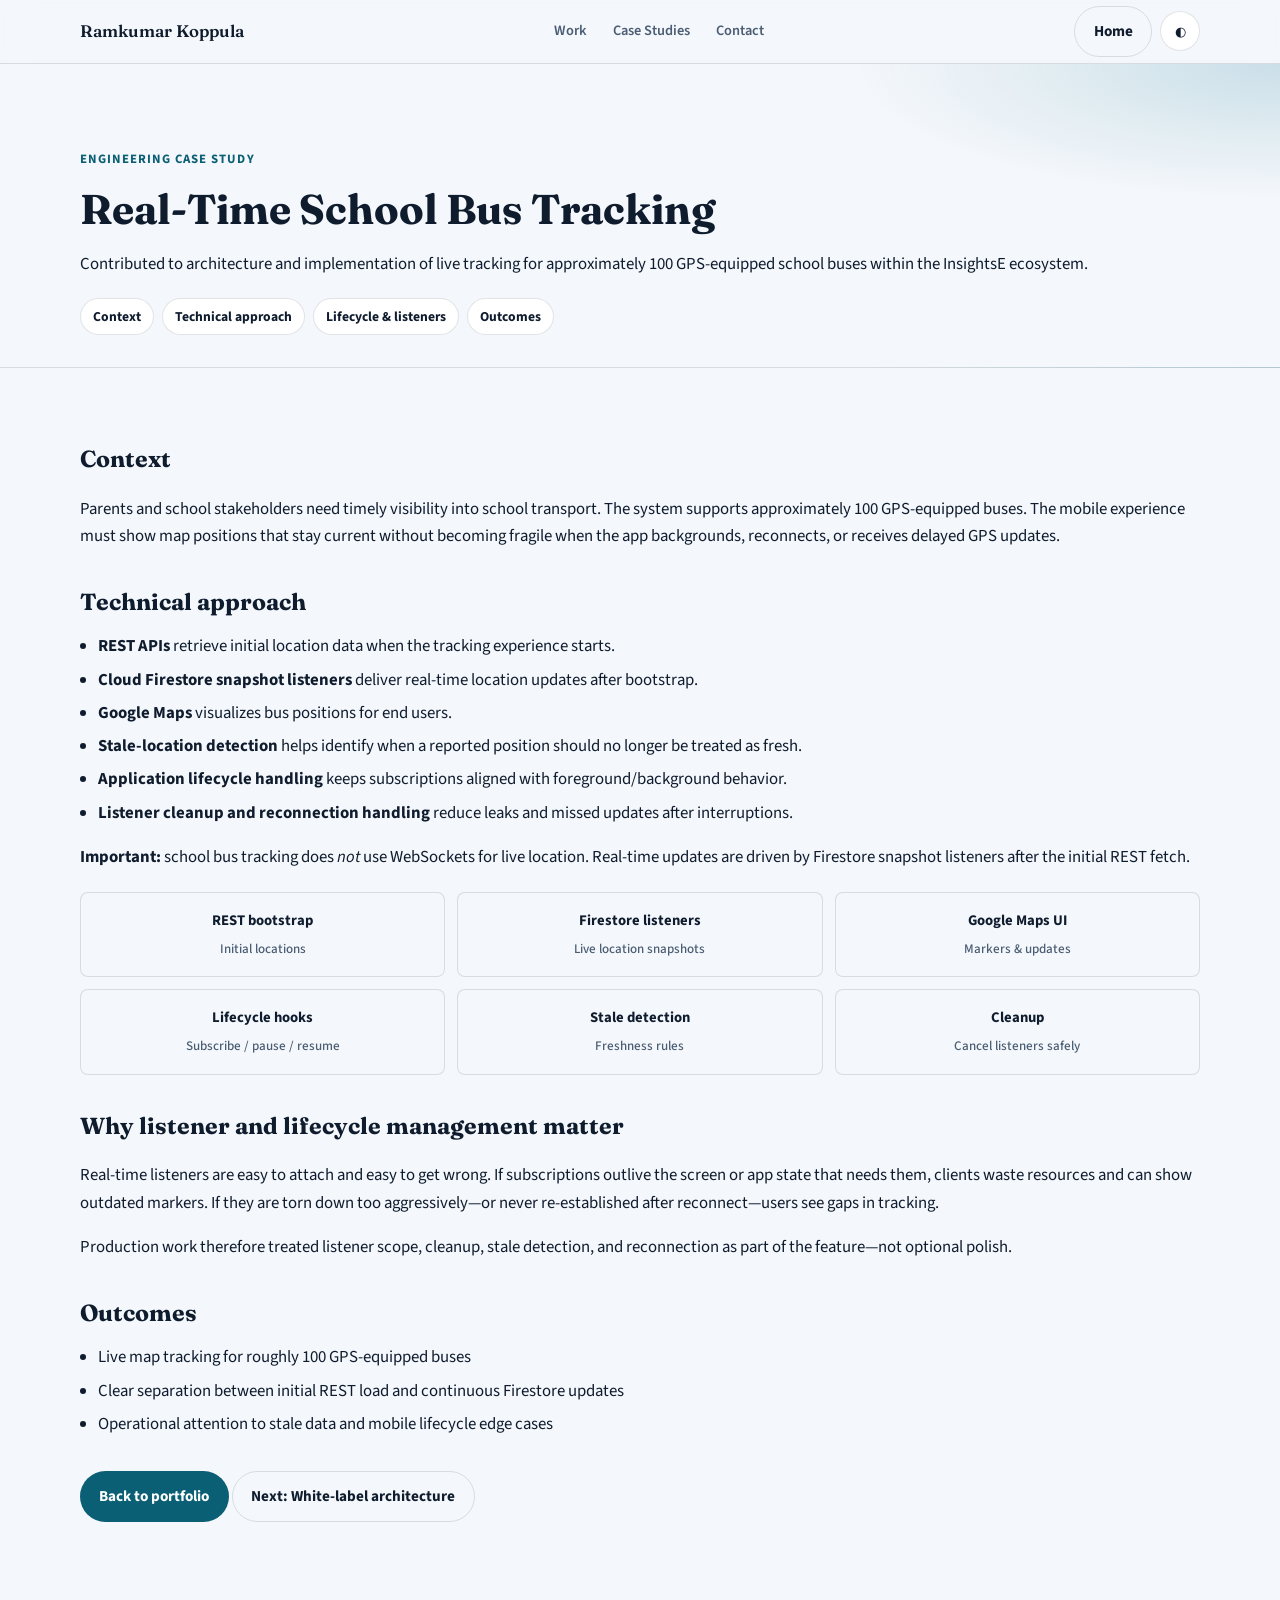
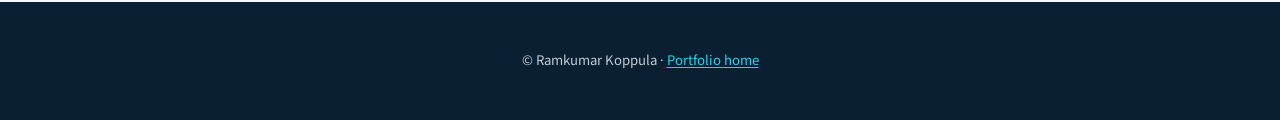
==== case-studies/bus-tracking.html @ 24c6bf93 "redesigned" ====
<!DOCTYPE html>
<html lang="en">
<head>
  <meta charset="utf-8" />
  <meta name="viewport" content="width=device-width, initial-scale=1" />
  <title>Real-Time School Bus Tracking — Case Study | Ramkumar Koppula</title>
  <meta name="description" content="Architecture and implementation of real-time school bus tracking for ~100 GPS-equipped buses using REST, Cloud Firestore listeners, and Google Maps." />
  <link rel="canonical" href="https://rameolic.github.io/portfolio/case-studies/bus-tracking.html" />
  <meta property="og:title" content="Real-Time School Bus Tracking — Case Study" />
  <meta property="og:description" content="REST bootstrap, Firestore snapshot listeners, Google Maps, and lifecycle-aware listener management." />
  <meta property="og:url" content="https://rameolic.github.io/portfolio/case-studies/bus-tracking.html" />
  <link rel="icon" type="image/png" sizes="32x32" href="../assets/img/favicon-32.png" />
  <link rel="preconnect" href="https://fonts.googleapis.com" />
  <link rel="preconnect" href="https://fonts.gstatic.com" crossorigin />
  <link href="https://fonts.googleapis.com/css2?family=Fraunces:opsz,wght@9..144,500;9..144,600;9..144,700&family=IBM+Plex+Mono:wght@500&family=Source+Sans+3:wght@400;600;700&display=swap" rel="stylesheet" />
  <link rel="stylesheet" href="../assets/css/portfolio.css" />
</head>
<body>
  <a class="skip-link" href="#main">Skip to content</a>
  <header class="site-nav">
    <div class="nav-inner">
      <a class="brand" href="../index.html">Ramkumar Koppula</a>
      <nav aria-label="Primary">
        <ul class="nav-links">
          <li><a href="../index.html#projects">Work</a></li>
          <li><a href="../index.html#case-studies">Case Studies</a></li>
          <li><a href="../index.html#contact">Contact</a></li>
        </ul>
      </nav>
      <div class="nav-actions">
        <a class="btn btn-secondary" href="../index.html">Home</a>
        <button type="button" class="icon-btn" data-theme-toggle aria-label="Switch theme">◐</button>
      </div>
    </div>
  </header>

  <main id="main">
    <header class="cs-hero">
      <div class="container">
        <p class="section-kicker">Engineering Case Study</p>
        <h1>Real-Time School Bus Tracking</h1>
        <p>Contributed to architecture and implementation of live tracking for approximately 100 GPS-equipped school buses within the InsightsE ecosystem.</p>
        <nav class="cs-toc" aria-label="On this page">
          <a href="#context">Context</a>
          <a href="#approach">Technical approach</a>
          <a href="#lifecycle">Lifecycle &amp; listeners</a>
          <a href="#outcomes">Outcomes</a>
        </nav>
      </div>
    </header>

    <article class="cs-content">
      <div class="container">
        <h2 id="context">Context</h2>
        <p>
          Parents and school stakeholders need timely visibility into school transport. The system supports approximately 100 GPS-equipped buses. The mobile experience must show map positions that stay current without becoming fragile when the app backgrounds, reconnects, or receives delayed GPS updates.
        </p>

        <h2 id="approach">Technical approach</h2>
        <ul class="checklist">
          <li><strong>REST APIs</strong> retrieve initial location data when the tracking experience starts.</li>
          <li><strong>Cloud Firestore snapshot listeners</strong> deliver real-time location updates after bootstrap.</li>
          <li><strong>Google Maps</strong> visualizes bus positions for end users.</li>
          <li><strong>Stale-location detection</strong> helps identify when a reported position should no longer be treated as fresh.</li>
          <li><strong>Application lifecycle handling</strong> keeps subscriptions aligned with foreground/background behavior.</li>
          <li><strong>Listener cleanup and reconnection handling</strong> reduce leaks and missed updates after interruptions.</li>
        </ul>
        <p>
          <strong>Important:</strong> school bus tracking does <em>not</em> use WebSockets for live location. Real-time updates are driven by Firestore snapshot listeners after the initial REST fetch.
        </p>

        <div class="arch-diagram" role="img" aria-label="Bus tracking data flow">
          <div class="arch-row">
            <div class="arch-node">REST bootstrap<span>Initial locations</span></div>
            <div class="arch-node">Firestore listeners<span>Live location snapshots</span></div>
            <div class="arch-node">Google Maps UI<span>Markers &amp; updates</span></div>
          </div>
          <div class="arch-row">
            <div class="arch-node">Lifecycle hooks<span>Subscribe / pause / resume</span></div>
            <div class="arch-node">Stale detection<span>Freshness rules</span></div>
            <div class="arch-node">Cleanup<span>Cancel listeners safely</span></div>
          </div>
        </div>

        <h2 id="lifecycle">Why listener and lifecycle management matter</h2>
        <p>
          Real-time listeners are easy to attach and easy to get wrong. If subscriptions outlive the screen or app state that needs them, clients waste resources and can show outdated markers. If they are torn down too aggressively—or never re-established after reconnect—users see gaps in tracking.
        </p>
        <p>
          Production work therefore treated listener scope, cleanup, stale detection, and reconnection as part of the feature—not optional polish.
        </p>

        <h2 id="outcomes">Outcomes</h2>
        <ul class="checklist">
          <li>Live map tracking for roughly 100 GPS-equipped buses</li>
          <li>Clear separation between initial REST load and continuous Firestore updates</li>
          <li>Operational attention to stale data and mobile lifecycle edge cases</li>
        </ul>

        <p style="margin-top:2rem">
          <a class="btn btn-primary" href="../index.html#projects">Back to portfolio</a>
          <a class="btn btn-secondary" href="./white-label.html">Next: White-label architecture</a>
        </p>
      </div>
    </article>
  </main>

  <footer class="site-footer">
    <div class="container">
      <p>© Ramkumar Koppula · <a href="../index.html">Portfolio home</a></p>
    </div>
  </footer>
  <script src="../assets/js/content.js"></script>
  <script src="../assets/js/portfolio.js"></script>
</body>
</html>
---- assets/css/portfolio.css ----
/* Ramkumar Koppula — Portfolio design system */
:root {
  --bg: #f4f7fb;
  --bg-elevated: #ffffff;
  --bg-muted: #e8eef6;
  --text: #0f1c2e;
  --text-muted: #4a5d73;
  --border: rgba(15, 28, 46, 0.12);
  --accent: #0e7490;
  --accent-strong: #0a5f75;
  --accent-soft: rgba(14, 116, 144, 0.12);
  --navy: #0b1f33;
  --navy-2: #14324d;
  --cyan: #22d3ee;
  --success: #0f766e;
  --warning: #b45309;
  --radius: 14px;
  --radius-sm: 8px;
  --shadow: 0 12px 40px rgba(11, 31, 51, 0.08);
  --font-display: "Fraunces", "Iowan Old Style", Georgia, serif;
  --font-body: "Source Sans 3", "Source Sans Pro", "Segoe UI", sans-serif;
  --font-mono: "IBM Plex Mono", ui-monospace, monospace;
  --max: 1120px;
  --nav-h: 64px;
  --ease: cubic-bezier(0.22, 1, 0.36, 1);
}

[data-theme="dark"] {
  --bg: #07111c;
  --bg-elevated: #0d1a29;
  --bg-muted: #122437;
  --text: #e8eef6;
  --text-muted: #9bb0c5;
  --border: rgba(232, 238, 246, 0.12);
  --accent: #22d3ee;
  --accent-strong: #67e8f9;
  --accent-soft: rgba(34, 211, 238, 0.14);
  --shadow: 0 16px 48px rgba(0, 0, 0, 0.35);
}

*,
*::before,
*::after {
  box-sizing: border-box;
}

html {
  scroll-behavior: smooth;
  scroll-padding-top: calc(var(--nav-h) + 12px);
}

@media (prefers-reduced-motion: reduce) {
  html {
    scroll-behavior: auto;
  }
  *,
  *::before,
  *::after {
    animation-duration: 0.01ms !important;
    animation-iteration-count: 1 !important;
    transition-duration: 0.01ms !important;
  }
}

body {
  margin: 0;
  font-family: var(--font-body);
  font-size: 1.05rem;
  line-height: 1.65;
  color: var(--text);
  background: var(--bg);
  -webkit-font-smoothing: antialiased;
}

img {
  max-width: 100%;
  height: auto;
  display: block;
}

a {
  color: var(--accent-strong);
  text-underline-offset: 0.15em;
}

a:hover {
  color: var(--accent);
}

:focus-visible {
  outline: 2px solid var(--accent);
  outline-offset: 3px;
}

.skip-link {
  position: absolute;
  left: 1rem;
  top: -100px;
  z-index: 1000;
  background: var(--navy);
  color: #fff;
  padding: 0.75rem 1rem;
  border-radius: var(--radius-sm);
}

.skip-link:focus {
  top: 1rem;
}

.container {
  width: min(100% - 2rem, var(--max));
  margin-inline: auto;
}

.section {
  padding: clamp(3.5rem, 7vw, 5.5rem) 0;
}

.section-alt {
  background: var(--bg-elevated);
  border-block: 1px solid var(--border);
}

.section-head {
  margin-bottom: 2rem;
  max-width: 42rem;
}

.section-kicker {
  display: inline-block;
  font-size: 0.8rem;
  font-weight: 700;
  letter-spacing: 0.08em;
  text-transform: uppercase;
  color: var(--accent-strong);
  margin-bottom: 0.5rem;
}

.section-head h2 {
  font-family: var(--font-display);
  font-size: clamp(1.75rem, 3vw, 2.4rem);
  line-height: 1.2;
  margin: 0 0 0.75rem;
  font-weight: 600;
  letter-spacing: -0.02em;
}

.section-head p {
  margin: 0;
  color: var(--text-muted);
}

/* Nav */
.site-nav {
  position: sticky;
  top: 0;
  z-index: 100;
  height: var(--nav-h);
  display: flex;
  align-items: center;
  backdrop-filter: blur(14px);
  background: color-mix(in srgb, var(--bg) 82%, transparent);
  border-bottom: 1px solid var(--border);
}

.site-nav .nav-inner {
  width: min(100% - 1.5rem, var(--max));
  margin-inline: auto;
  display: flex;
  align-items: center;
  justify-content: space-between;
  gap: 1rem;
}

.brand {
  font-family: var(--font-display);
  font-weight: 600;
  color: var(--text);
  text-decoration: none;
  font-size: 1.05rem;
  white-space: nowrap;
}

.nav-links {
  display: none;
  gap: 0.35rem;
  align-items: center;
  list-style: none;
  margin: 0;
  padding: 0;
}

.nav-links a {
  text-decoration: none;
  color: var(--text-muted);
  font-size: 0.9rem;
  font-weight: 600;
  padding: 0.4rem 0.65rem;
  border-radius: 999px;
}

.nav-links a:hover,
.nav-links a.active {
  color: var(--text);
  background: var(--accent-soft);
}

.nav-actions {
  display: flex;
  align-items: center;
  gap: 0.5rem;
}

.icon-btn,
.menu-toggle {
  border: 1px solid var(--border);
  background: var(--bg-elevated);
  color: var(--text);
  border-radius: 999px;
  width: 40px;
  height: 40px;
  display: inline-grid;
  place-items: center;
  cursor: pointer;
}

.menu-toggle {
  display: inline-grid;
}

@media (min-width: 960px) {
  .nav-links {
    display: flex;
  }
  .menu-toggle {
    display: none;
  }
}

.nav-drawer {
  display: none;
  position: fixed;
  inset: var(--nav-h) 0 auto 0;
  background: var(--bg-elevated);
  border-bottom: 1px solid var(--border);
  padding: 1rem;
  z-index: 99;
}

.nav-drawer.open {
  display: block;
}

.nav-drawer a {
  display: block;
  padding: 0.75rem 1rem;
  text-decoration: none;
  color: var(--text);
  font-weight: 600;
  border-radius: var(--radius-sm);
}

.nav-drawer a:hover {
  background: var(--accent-soft);
}

/* Buttons */
.btn {
  display: inline-flex;
  align-items: center;
  justify-content: center;
  gap: 0.4rem;
  padding: 0.75rem 1.15rem;
  border-radius: 999px;
  font-weight: 700;
  font-size: 0.95rem;
  text-decoration: none;
  border: 1px solid transparent;
  cursor: pointer;
  transition: transform 0.2s var(--ease), background 0.2s var(--ease);
}

.btn:hover {
  transform: translateY(-1px);
}

.btn-primary {
  background: var(--accent);
  color: #041016;
}

[data-theme="light"] .btn-primary,
:root:not([data-theme="dark"]) .btn-primary {
  color: #fff;
  background: var(--accent-strong);
}

.btn-secondary {
  background: transparent;
  color: var(--text);
  border-color: var(--border);
}

.btn-ghost {
  background: rgba(255, 255, 255, 0.08);
  color: #fff;
  border-color: rgba(255, 255, 255, 0.28);
}

.btn-group {
  display: flex;
  flex-wrap: wrap;
  gap: 0.75rem;
}

/* Hero */
.hero {
  position: relative;
  min-height: calc(100vh - var(--nav-h));
  display: grid;
  align-items: center;
  overflow: hidden;
  color: #eef6fb;
  background:
    radial-gradient(ellipse 80% 60% at 15% 20%, rgba(34, 211, 238, 0.22), transparent 55%),
    radial-gradient(ellipse 70% 50% at 85% 10%, rgba(14, 116, 144, 0.35), transparent 50%),
    linear-gradient(145deg, var(--navy) 0%, var(--navy-2) 48%, #0a4a5c 100%);
}

.hero::after {
  content: "";
  position: absolute;
  inset: 0;
  background-image: linear-gradient(rgba(255, 255, 255, 0.03) 1px, transparent 1px),
    linear-gradient(90deg, rgba(255, 255, 255, 0.03) 1px, transparent 1px);
  background-size: 48px 48px;
  mask-image: linear-gradient(to bottom, rgba(0, 0, 0, 0.55), transparent 85%);
  pointer-events: none;
}

.hero-inner {
  position: relative;
  z-index: 1;
  padding: clamp(3rem, 8vw, 6rem) 0;
  width: min(100% - 2rem, var(--max));
  margin-inline: auto;
}

.hero-name {
  font-family: var(--font-display);
  font-size: clamp(2.6rem, 7vw, 4.6rem);
  line-height: 1.05;
  margin: 0 0 0.5rem;
  letter-spacing: -0.03em;
  font-weight: 600;
}

.hero-role {
  margin: 0 0 1.25rem;
  font-size: clamp(1.05rem, 2vw, 1.25rem);
  color: var(--cyan);
  font-weight: 600;
}

.hero-headline {
  font-family: var(--font-display);
  font-size: clamp(1.35rem, 2.8vw, 1.85rem);
  line-height: 1.3;
  max-width: 22ch;
  margin: 0 0 1rem;
  font-weight: 500;
}

.hero-copy {
  max-width: 38rem;
  margin: 0 0 1.75rem;
  color: rgba(238, 246, 251, 0.82);
  font-size: 1.08rem;
}

.hero-meta {
  display: flex;
  flex-wrap: wrap;
  gap: 0.75rem 1.25rem;
  margin-bottom: 1.75rem;
  color: rgba(238, 246, 251, 0.7);
  font-size: 0.95rem;
}

/* Highlights / metrics */
.metrics-grid {
  display: grid;
  grid-template-columns: repeat(2, minmax(0, 1fr));
  gap: 1rem;
}

@media (min-width: 720px) {
  .metrics-grid {
    grid-template-columns: repeat(4, minmax(0, 1fr));
  }
}

.metric-card {
  background: var(--bg-elevated);
  border: 1px solid var(--border);
  border-radius: var(--radius);
  padding: 1.25rem;
  box-shadow: var(--shadow);
}

.metric-card .value {
  font-family: var(--font-display);
  font-size: clamp(1.5rem, 3vw, 2rem);
  font-weight: 600;
  color: var(--accent-strong);
  line-height: 1.1;
}

.metric-card .label {
  font-weight: 700;
  margin: 0.35rem 0 0.15rem;
  font-size: 0.95rem;
}

.metric-card .note {
  margin: 0;
  color: var(--text-muted);
  font-size: 0.85rem;
}

/* About */
.about-grid {
  display: grid;
  gap: 2rem;
  align-items: start;
}

@media (min-width: 860px) {
  .about-grid {
    grid-template-columns: 280px 1fr;
    gap: 3rem;
  }
}

.portrait {
  border-radius: var(--radius);
  overflow: hidden;
  border: 1px solid var(--border);
  box-shadow: var(--shadow);
  background: var(--bg-muted);
}

.portrait img {
  width: 100%;
  aspect-ratio: 3 / 4;
  object-fit: cover;
  object-position: center top;
}

.about-copy p + p {
  margin-top: 1rem;
}

.education-box {
  margin-top: 1.5rem;
  padding: 1.25rem;
  border-left: 3px solid var(--accent);
  background: var(--bg-muted);
  border-radius: 0 var(--radius-sm) var(--radius-sm) 0;
}

.education-box h3 {
  margin: 0 0 0.35rem;
  font-size: 1rem;
}

.education-box p {
  margin: 0;
  color: var(--text-muted);
  font-size: 0.95rem;
}

/* Timeline */
.timeline {
  display: grid;
  gap: 1.25rem;
}

.timeline-item {
  background: var(--bg-elevated);
  border: 1px solid var(--border);
  border-radius: var(--radius);
  overflow: hidden;
}

.timeline-summary {
  width: 100%;
  text-align: left;
  background: transparent;
  border: 0;
  color: inherit;
  padding: 1.25rem 1.35rem;
  cursor: pointer;
  display: grid;
  gap: 0.35rem;
  font: inherit;
}

.timeline-summary:hover {
  background: var(--accent-soft);
}

.timeline-summary .company {
  font-family: var(--font-display);
  font-size: 1.25rem;
  font-weight: 600;
}

.timeline-summary .meta {
  color: var(--text-muted);
  font-size: 0.92rem;
}

.timeline-body {
  display: none;
  padding: 0 1.35rem 1.35rem;
  border-top: 1px solid var(--border);
}

.timeline-item.open .timeline-body {
  display: block;
  padding-top: 1rem;
}

.tag-list {
  display: flex;
  flex-wrap: wrap;
  gap: 0.4rem;
  margin: 0.75rem 0 0;
  padding: 0;
  list-style: none;
}

.tag {
  font-size: 0.78rem;
  font-weight: 700;
  padding: 0.3rem 0.65rem;
  border-radius: 999px;
  background: var(--accent-soft);
  color: var(--accent-strong);
}

.checklist {
  margin: 0.75rem 0 0;
  padding-left: 1.15rem;
}

.checklist li {
  margin: 0.35rem 0;
}

/* Projects */
.project-stack {
  display: grid;
  gap: 1.5rem;
}

.project-card {
  background: var(--bg-elevated);
  border: 1px solid var(--border);
  border-radius: var(--radius);
  padding: clamp(1.25rem, 3vw, 1.75rem);
  box-shadow: var(--shadow);
}

.project-card.flagship {
  border-color: color-mix(in srgb, var(--accent) 45%, var(--border));
  background:
    linear-gradient(135deg, var(--accent-soft), transparent 40%),
    var(--bg-elevated);
}

.badge {
  display: inline-block;
  font-size: 0.75rem;
  font-weight: 800;
  letter-spacing: 0.04em;
  text-transform: uppercase;
  background: var(--navy);
  color: #fff;
  padding: 0.35rem 0.7rem;
  border-radius: 999px;
  margin-bottom: 0.75rem;
}

[data-theme="dark"] .badge {
  background: var(--accent);
  color: #041016;
}

.project-card h3 {
  font-family: var(--font-display);
  font-size: 1.45rem;
  margin: 0 0 0.5rem;
}

.project-card .summary {
  color: var(--text-muted);
  margin: 0 0 1rem;
}

.area-grid {
  display: grid;
  gap: 1rem;
  margin-top: 1rem;
}

@media (min-width: 800px) {
  .area-grid {
    grid-template-columns: repeat(3, minmax(0, 1fr));
  }
}

.area-panel {
  background: var(--bg);
  border: 1px solid var(--border);
  border-radius: var(--radius-sm);
  padding: 1rem;
}

.area-panel h4 {
  margin: 0 0 0.5rem;
  font-size: 1rem;
}

.media-row {
  display: grid;
  gap: 0.75rem;
  margin: 1rem 0;
}

@media (min-width: 700px) {
  .media-row {
    grid-template-columns: repeat(3, minmax(0, 1fr));
  }
}

.media-row figure {
  margin: 0;
}

.media-row img,
.gallery-item img {
  width: 100%;
  border-radius: var(--radius-sm);
  border: 1px solid var(--border);
  aspect-ratio: 16 / 10;
  object-fit: cover;
  background: var(--bg-muted);
}

.media-row figcaption,
.gallery-item figcaption {
  font-size: 0.82rem;
  color: var(--text-muted);
  margin-top: 0.35rem;
}

.placeholder-visual {
  border-radius: var(--radius-sm);
  border: 1px dashed color-mix(in srgb, var(--accent) 50%, var(--border));
  background:
    linear-gradient(160deg, var(--bg-muted), var(--bg-elevated)),
    repeating-linear-gradient(
      -45deg,
      transparent,
      transparent 8px,
      rgba(14, 116, 144, 0.05) 8px,
      rgba(14, 116, 144, 0.05) 16px
    );
  min-height: 140px;
  padding: 1rem;
  font-family: var(--font-mono);
  font-size: 0.78rem;
  color: var(--text-muted);
  display: grid;
  align-content: center;
  gap: 0.25rem;
}

.placeholder-visual strong {
  color: var(--accent-strong);
  font-family: var(--font-body);
  font-size: 0.9rem;
}

/* Case study cards strip */
.case-grid {
  display: grid;
  gap: 1rem;
}

@media (min-width: 800px) {
  .case-grid {
    grid-template-columns: repeat(2, minmax(0, 1fr));
  }
}

.case-card {
  display: block;
  text-decoration: none;
  color: inherit;
  background: var(--bg-elevated);
  border: 1px solid var(--border);
  border-radius: var(--radius);
  padding: 1.35rem;
  transition: border-color 0.2s var(--ease), transform 0.2s var(--ease);
}

.case-card:hover {
  border-color: var(--accent);
  transform: translateY(-2px);
}

.case-card h3 {
  margin: 0 0 0.4rem;
  font-family: var(--font-display);
  font-size: 1.2rem;
}

.case-card p {
  margin: 0;
  color: var(--text-muted);
  font-size: 0.95rem;
}

.case-card .more {
  margin-top: 0.85rem;
  font-weight: 700;
  color: var(--accent-strong);
  font-size: 0.9rem;
}

/* Challenges */
.challenge-list {
  display: grid;
  gap: 1rem;
}

.challenge {
  border: 1px solid var(--border);
  border-radius: var(--radius);
  background: var(--bg-elevated);
  overflow: hidden;
}

.challenge > button {
  width: 100%;
  text-align: left;
  border: 0;
  background: transparent;
  color: inherit;
  font: inherit;
  font-weight: 700;
  padding: 1.1rem 1.25rem;
  cursor: pointer;
}

.challenge > button:hover {
  background: var(--accent-soft);
}

.challenge-panel {
  display: none;
  padding: 0 1.25rem 1.25rem;
  border-top: 1px solid var(--border);
}

.challenge.open .challenge-panel {
  display: block;
  padding-top: 1rem;
}

/* Architecture diagram */
.arch-diagram {
  display: grid;
  gap: 0.75rem;
  margin-top: 1.25rem;
}

.arch-row {
  display: grid;
  gap: 0.75rem;
}

@media (min-width: 700px) {
  .arch-row {
    grid-template-columns: repeat(3, minmax(0, 1fr));
  }
}

.arch-node {
  background: var(--bg);
  border: 1px solid var(--border);
  border-radius: var(--radius-sm);
  padding: 1rem;
  text-align: center;
  font-weight: 700;
  font-size: 0.92rem;
}

.arch-node span {
  display: block;
  margin-top: 0.35rem;
  font-weight: 500;
  color: var(--text-muted);
  font-size: 0.82rem;
}

.pipeline {
  display: grid;
  gap: 0.5rem;
  margin-top: 1.25rem;
}

@media (min-width: 900px) {
  .pipeline {
    grid-template-columns: repeat(6, minmax(0, 1fr));
    align-items: stretch;
  }
}

.pipeline-step {
  background: var(--bg-elevated);
  border: 1px solid var(--border);
  border-radius: var(--radius-sm);
  padding: 0.9rem;
  font-size: 0.88rem;
  font-weight: 700;
  position: relative;
}

.pipeline-step small {
  display: block;
  margin-top: 0.35rem;
  font-weight: 500;
  color: var(--text-muted);
}

/* Hardware / skills */
.skill-groups,
.hardware-grid {
  display: grid;
  gap: 1rem;
}

@media (min-width: 800px) {
  .skill-groups,
  .hardware-grid {
    grid-template-columns: repeat(2, minmax(0, 1fr));
  }
}

.skill-group,
.hardware-card {
  background: var(--bg-elevated);
  border: 1px solid var(--border);
  border-radius: var(--radius);
  padding: 1.2rem;
}

.skill-group.familiar {
  border-style: dashed;
  opacity: 0.95;
}

.skill-group h3,
.hardware-card h3 {
  margin: 0 0 0.75rem;
  font-size: 1.05rem;
}

.level-chip {
  display: inline-block;
  font-size: 0.7rem;
  font-weight: 800;
  text-transform: uppercase;
  letter-spacing: 0.05em;
  margin-left: 0.4rem;
  padding: 0.15rem 0.45rem;
  border-radius: 999px;
  background: var(--accent-soft);
  color: var(--accent-strong);
  vertical-align: middle;
}

.skill-group.familiar .level-chip {
  background: var(--bg-muted);
  color: var(--text-muted);
}

/* Leadership */
.lead-grid {
  display: grid;
  gap: 1rem;
}

@media (min-width: 800px) {
  .lead-grid {
    grid-template-columns: 1.2fr 1fr;
  }
}

.lead-panel {
  background: var(--bg-elevated);
  border: 1px solid var(--border);
  border-radius: var(--radius);
  padding: 1.35rem;
}

/* Workflow stepper */
.workflow {
  display: grid;
  gap: 0.65rem;
  counter-reset: step;
}

@media (min-width: 900px) {
  .workflow {
    grid-template-columns: repeat(2, minmax(0, 1fr));
  }
}

.workflow-step {
  counter-increment: step;
  display: grid;
  grid-template-columns: auto 1fr;
  gap: 0.85rem;
  align-items: start;
  background: var(--bg-elevated);
  border: 1px solid var(--border);
  border-radius: var(--radius-sm);
  padding: 0.9rem 1rem;
}

.workflow-step::before {
  content: counter(step);
  width: 2rem;
  height: 2rem;
  border-radius: 999px;
  display: grid;
  place-items: center;
  font-weight: 800;
  font-size: 0.85rem;
  background: var(--accent-soft);
  color: var(--accent-strong);
}

/* Gallery */
.gallery-grid {
  display: grid;
  gap: 1rem;
  grid-template-columns: repeat(auto-fill, minmax(240px, 1fr));
}

.gallery-item {
  margin: 0;
  cursor: zoom-in;
  border: 0;
  background: transparent;
  padding: 0;
  text-align: left;
  color: inherit;
  font: inherit;
}

/* Contact */
.contact-grid {
  display: grid;
  gap: 1rem;
}

@media (min-width: 700px) {
  .contact-grid {
    grid-template-columns: repeat(2, minmax(0, 1fr));
  }
}

.contact-card {
  background: var(--bg-elevated);
  border: 1px solid var(--border);
  border-radius: var(--radius);
  padding: 1.25rem;
}

.contact-card h3 {
  margin: 0 0 0.35rem;
  font-size: 0.85rem;
  text-transform: uppercase;
  letter-spacing: 0.06em;
  color: var(--text-muted);
}

.contact-card a,
.contact-card p {
  margin: 0;
  font-weight: 700;
  font-size: 1.05rem;
  text-decoration: none;
  color: var(--text);
}

.contact-card a:hover {
  color: var(--accent-strong);
}

/* Case study pages */
.cs-hero {
  padding: clamp(3rem, 6vw, 4.5rem) 0 2rem;
  background:
    radial-gradient(ellipse 60% 80% at 100% 0%, rgba(14, 116, 144, 0.18), transparent 55%),
    var(--bg);
  border-bottom: 1px solid var(--border);
}

.cs-hero h1 {
  font-family: var(--font-display);
  font-size: clamp(1.8rem, 4vw, 2.6rem);
  margin: 0.5rem 0 0.75rem;
  line-height: 1.15;
}

.cs-content {
  padding: 2.5rem 0 4rem;
}

.cs-content h2 {
  font-family: var(--font-display);
  font-size: 1.45rem;
  margin: 2rem 0 0.75rem;
}

.cs-toc {
  display: flex;
  flex-wrap: wrap;
  gap: 0.5rem;
  margin: 1.25rem 0 0;
}

.cs-toc a {
  text-decoration: none;
  font-size: 0.85rem;
  font-weight: 700;
  padding: 0.4rem 0.75rem;
  border-radius: 999px;
  background: var(--bg-elevated);
  border: 1px solid var(--border);
  color: var(--text);
}

.callout {
  margin: 1.25rem 0;
  padding: 1.25rem 1.35rem;
  border-radius: var(--radius);
  background: linear-gradient(135deg, var(--accent-soft), transparent);
  border: 1px solid color-mix(in srgb, var(--accent) 35%, var(--border));
  font-family: var(--font-display);
  font-size: 1.15rem;
  line-height: 1.4;
  font-weight: 600;
}

/* Lightbox */
.lightbox {
  position: fixed;
  inset: 0;
  background: rgba(4, 12, 20, 0.88);
  display: none;
  place-items: center;
  z-index: 200;
  padding: 1.5rem;
}

.lightbox.open {
  display: grid;
}

.lightbox img {
  max-height: min(85vh, 900px);
  max-width: min(96vw, 1100px);
  border-radius: var(--radius-sm);
}

.lightbox-close {
  position: absolute;
  top: 1rem;
  right: 1rem;
  border: 0;
  background: #fff;
  color: #111;
  width: 42px;
  height: 42px;
  border-radius: 999px;
  font-size: 1.4rem;
  cursor: pointer;
}

.lightbox-caption {
  color: #fff;
  margin-top: 0.75rem;
  text-align: center;
  max-width: 40rem;
}

/* Footer */
.site-footer {
  background: var(--navy);
  color: rgba(238, 246, 251, 0.8);
  padding: 2rem 0;
  text-align: center;
  font-size: 0.92rem;
}

.site-footer a {
  color: var(--cyan);
}

.reveal {
  opacity: 0;
  transform: translateY(12px);
  transition: opacity 0.55s var(--ease), transform 0.55s var(--ease);
}

.reveal.visible {
  opacity: 1;
  transform: none;
}

@media (prefers-reduced-motion: reduce) {
  .reveal {
    opacity: 1;
    transform: none;
  }
}
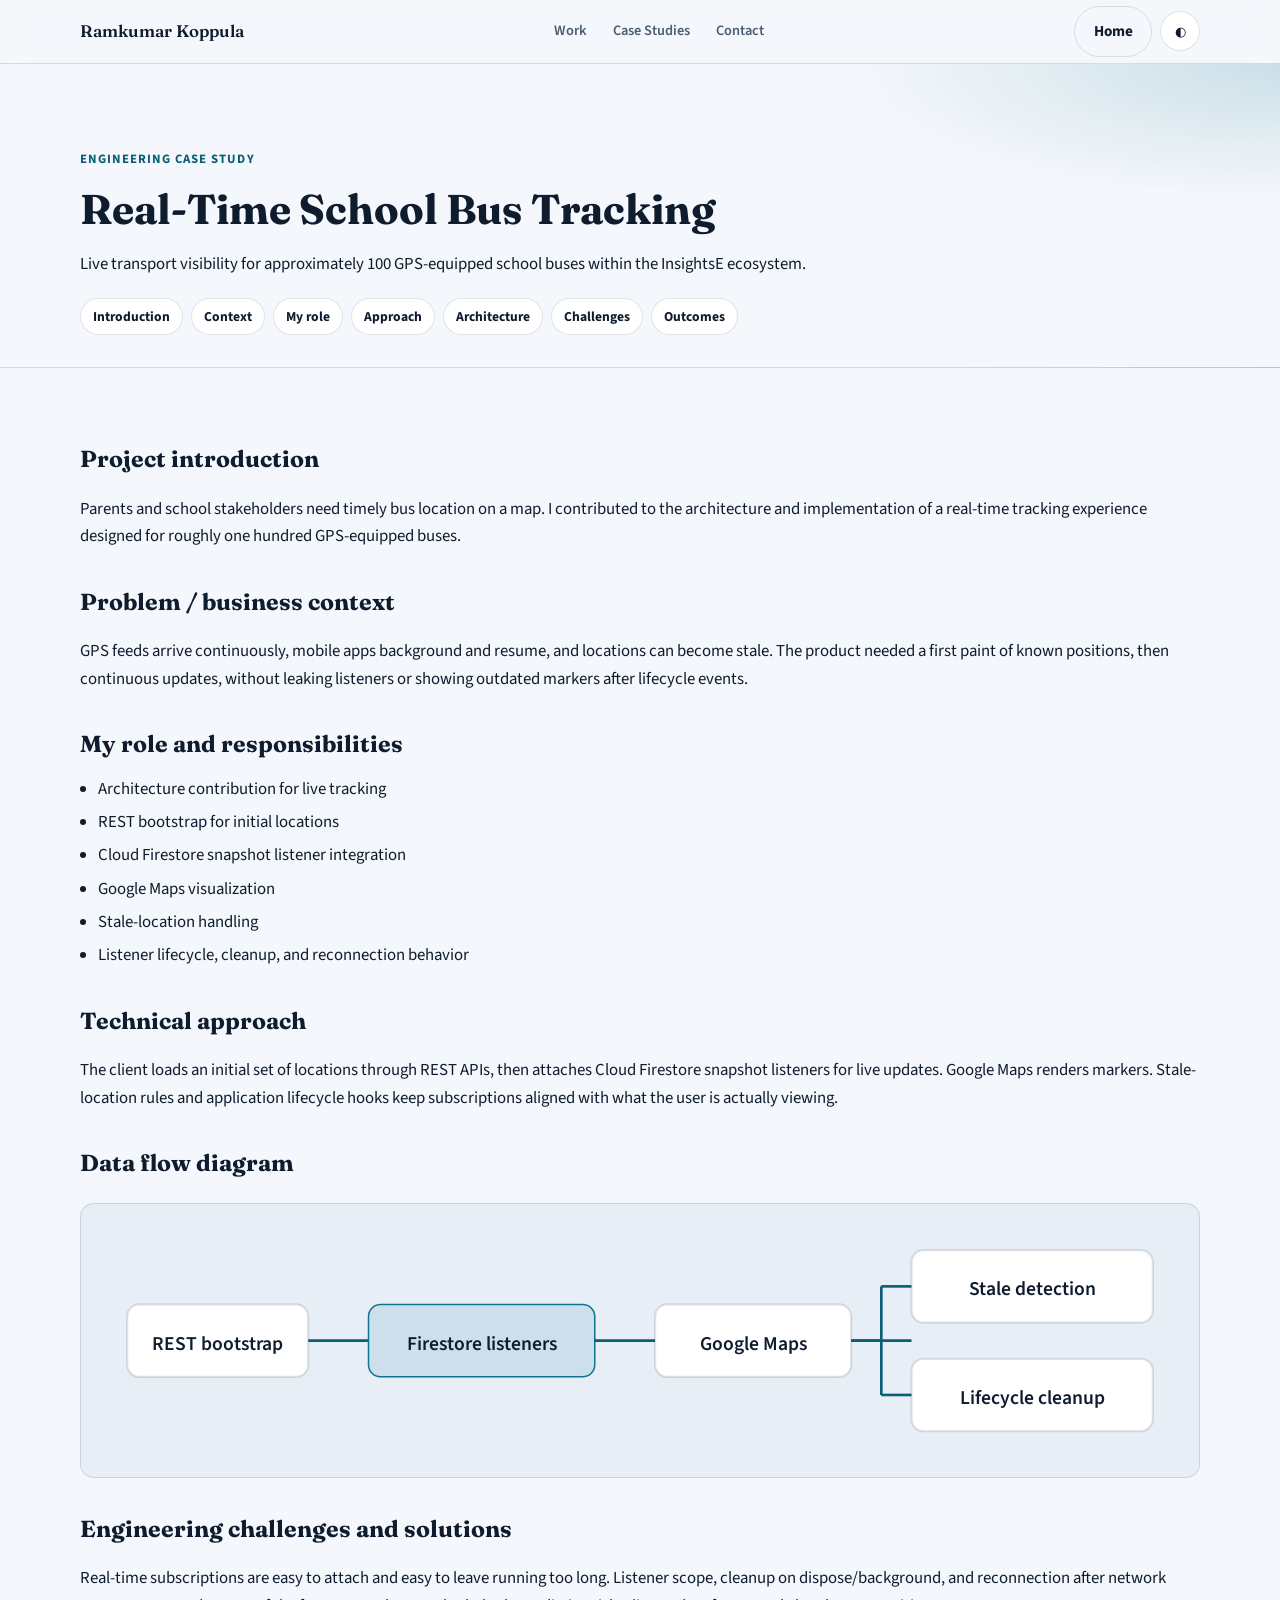
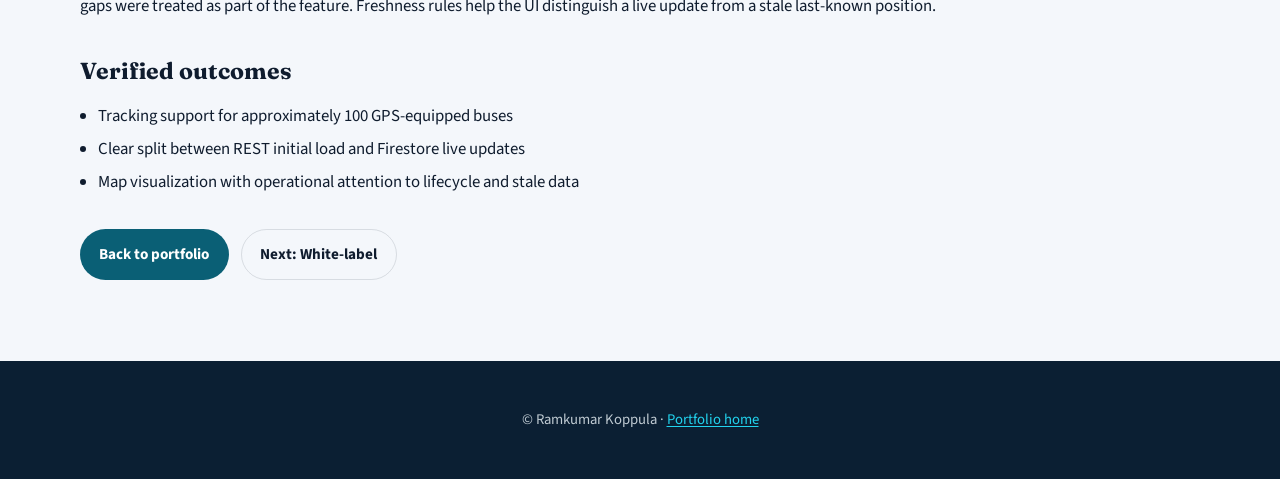
==== commit 875e4a2c: "v2" ====
--- a/case-studies/bus-tracking.html
+++ b/case-studies/bus-tracking.html
@@ -3,12 +3,18 @@
 <head>
   <meta charset="utf-8" />
   <meta name="viewport" content="width=device-width, initial-scale=1" />
-  <title>Real-Time School Bus Tracking — Case Study | Ramkumar Koppula</title>
-  <meta name="description" content="Architecture and implementation of real-time school bus tracking for ~100 GPS-equipped buses using REST, Cloud Firestore listeners, and Google Maps." />
+  <title>Real-Time School Bus Tracking Case Study | Ramkumar Koppula</title>
+  <meta name="description" content="Architecture for live school bus tracking across ~100 GPS-equipped buses using REST bootstrap, Cloud Firestore listeners, Google Maps, and lifecycle-aware subscription management." />
   <link rel="canonical" href="https://rameolic.github.io/portfolio/case-studies/bus-tracking.html" />
+  <meta property="og:type" content="article" />
+  <meta property="og:url" content="https://rameolic.github.io/portfolio/case-studies/bus-tracking.html" />
   <meta property="og:title" content="Real-Time School Bus Tracking — Case Study" />
-  <meta property="og:description" content="REST bootstrap, Firestore snapshot listeners, Google Maps, and lifecycle-aware listener management." />
-  <meta property="og:url" content="https://rameolic.github.io/portfolio/case-studies/bus-tracking.html" />
+  <meta property="og:description" content="REST + Firestore snapshot listeners + Google Maps for approximately 100 school buses." />
+  <meta property="og:image" content="https://rameolic.github.io/portfolio/assets/img/insightse.png" />
+  <meta name="twitter:card" content="summary_large_image" />
+  <meta name="twitter:title" content="Real-Time School Bus Tracking Case Study" />
+  <meta name="twitter:description" content="Live bus tracking with Firestore listeners, Maps, and lifecycle cleanup." />
+  <meta name="twitter:image" content="https://rameolic.github.io/portfolio/assets/img/insightse.png" />
   <link rel="icon" type="image/png" sizes="32x32" href="../assets/img/favicon-32.png" />
   <link rel="preconnect" href="https://fonts.googleapis.com" />
   <link rel="preconnect" href="https://fonts.gstatic.com" crossorigin />
@@ -39,11 +45,14 @@
       <div class="container">
         <p class="section-kicker">Engineering Case Study</p>
         <h1>Real-Time School Bus Tracking</h1>
-        <p>Contributed to architecture and implementation of live tracking for approximately 100 GPS-equipped school buses within the InsightsE ecosystem.</p>
+        <p>Live transport visibility for approximately 100 GPS-equipped school buses within the InsightsE ecosystem.</p>
         <nav class="cs-toc" aria-label="On this page">
+          <a href="#intro">Introduction</a>
           <a href="#context">Context</a>
-          <a href="#approach">Technical approach</a>
-          <a href="#lifecycle">Lifecycle &amp; listeners</a>
+          <a href="#role">My role</a>
+          <a href="#approach">Approach</a>
+          <a href="#architecture">Architecture</a>
+          <a href="#challenges">Challenges</a>
           <a href="#outcomes">Outcomes</a>
         </nav>
       </div>
@@ -51,55 +60,65 @@
 
     <article class="cs-content">
       <div class="container">
-        <h2 id="context">Context</h2>
+        <h2 id="intro">Project introduction</h2>
         <p>
-          Parents and school stakeholders need timely visibility into school transport. The system supports approximately 100 GPS-equipped buses. The mobile experience must show map positions that stay current without becoming fragile when the app backgrounds, reconnects, or receives delayed GPS updates.
+          Parents and school stakeholders need timely bus location on a map. I contributed to the architecture and implementation of a real-time tracking experience designed for roughly one hundred GPS-equipped buses.
         </p>
 
-        <h2 id="approach">Technical approach</h2>
-        <ul class="checklist">
-          <li><strong>REST APIs</strong> retrieve initial location data when the tracking experience starts.</li>
-          <li><strong>Cloud Firestore snapshot listeners</strong> deliver real-time location updates after bootstrap.</li>
-          <li><strong>Google Maps</strong> visualizes bus positions for end users.</li>
-          <li><strong>Stale-location detection</strong> helps identify when a reported position should no longer be treated as fresh.</li>
-          <li><strong>Application lifecycle handling</strong> keeps subscriptions aligned with foreground/background behavior.</li>
-          <li><strong>Listener cleanup and reconnection handling</strong> reduce leaks and missed updates after interruptions.</li>
-        </ul>
+        <h2 id="context">Problem / business context</h2>
         <p>
-          <strong>Important:</strong> school bus tracking does <em>not</em> use WebSockets for live location. Real-time updates are driven by Firestore snapshot listeners after the initial REST fetch.
+          GPS feeds arrive continuously, mobile apps background and resume, and locations can become stale. The product needed a first paint of known positions, then continuous updates, without leaking listeners or showing outdated markers after lifecycle events.
         </p>
 
-        <div class="arch-diagram" role="img" aria-label="Bus tracking data flow">
-          <div class="arch-row">
-            <div class="arch-node">REST bootstrap<span>Initial locations</span></div>
-            <div class="arch-node">Firestore listeners<span>Live location snapshots</span></div>
-            <div class="arch-node">Google Maps UI<span>Markers &amp; updates</span></div>
-          </div>
-          <div class="arch-row">
-            <div class="arch-node">Lifecycle hooks<span>Subscribe / pause / resume</span></div>
-            <div class="arch-node">Stale detection<span>Freshness rules</span></div>
-            <div class="arch-node">Cleanup<span>Cancel listeners safely</span></div>
-          </div>
+        <h2 id="role">My role and responsibilities</h2>
+        <ul class="checklist">
+          <li>Architecture contribution for live tracking</li>
+          <li>REST bootstrap for initial locations</li>
+          <li>Cloud Firestore snapshot listener integration</li>
+          <li>Google Maps visualization</li>
+          <li>Stale-location handling</li>
+          <li>Listener lifecycle, cleanup, and reconnection behavior</li>
+        </ul>
+
+        <h2 id="approach">Technical approach</h2>
+        <p>
+          The client loads an initial set of locations through REST APIs, then attaches Cloud Firestore snapshot listeners for live updates. Google Maps renders markers. Stale-location rules and application lifecycle hooks keep subscriptions aligned with what the user is actually viewing.
+        </p>
+
+        <h2 id="architecture">Data flow diagram</h2>
+        <div class="cs-diagram-wrap">
+          <svg class="svg-diagram" viewBox="0 0 720 160" role="img" aria-labelledby="bus-flow-title">
+            <title id="bus-flow-title">REST bootstrap flows into Firestore listeners, Google Maps, stale detection, and lifecycle cleanup</title>
+            <rect class="box" x="20" y="56" width="120" height="48" rx="8"/><text x="80" y="86" text-anchor="middle">REST bootstrap</text>
+            <line x1="140" y1="80" x2="180" y2="80"/>
+            <rect class="box-accent" x="180" y="56" width="150" height="48" rx="8"/><text x="255" y="86" text-anchor="middle">Firestore listeners</text>
+            <line x1="330" y1="80" x2="370" y2="80"/>
+            <rect class="box" x="370" y="56" width="130" height="48" rx="8"/><text x="435" y="86" text-anchor="middle">Google Maps</text>
+            <line x1="500" y1="80" x2="540" y2="80"/>
+            <rect class="box" x="540" y="20" width="160" height="48" rx="8"/><text x="620" y="50" text-anchor="middle">Stale detection</text>
+            <rect class="box" x="540" y="92" width="160" height="48" rx="8"/><text x="620" y="122" text-anchor="middle">Lifecycle cleanup</text>
+            <line x1="500" y1="80" x2="520" y2="80"/>
+            <line x1="520" y1="44" x2="520" y2="116"/>
+            <line x1="520" y1="44" x2="540" y2="44"/>
+            <line x1="520" y1="116" x2="540" y2="116"/>
+          </svg>
         </div>
 
-        <h2 id="lifecycle">Why listener and lifecycle management matter</h2>
+        <h2 id="challenges">Engineering challenges and solutions</h2>
         <p>
-          Real-time listeners are easy to attach and easy to get wrong. If subscriptions outlive the screen or app state that needs them, clients waste resources and can show outdated markers. If they are torn down too aggressively—or never re-established after reconnect—users see gaps in tracking.
-        </p>
-        <p>
-          Production work therefore treated listener scope, cleanup, stale detection, and reconnection as part of the feature—not optional polish.
+          Real-time subscriptions are easy to attach and easy to leave running too long. Listener scope, cleanup on dispose/background, and reconnection after network gaps were treated as part of the feature. Freshness rules help the UI distinguish a live update from a stale last-known position.
         </p>
 
-        <h2 id="outcomes">Outcomes</h2>
+        <h2 id="outcomes">Verified outcomes</h2>
         <ul class="checklist">
-          <li>Live map tracking for roughly 100 GPS-equipped buses</li>
-          <li>Clear separation between initial REST load and continuous Firestore updates</li>
-          <li>Operational attention to stale data and mobile lifecycle edge cases</li>
+          <li>Tracking support for approximately 100 GPS-equipped buses</li>
+          <li>Clear split between REST initial load and Firestore live updates</li>
+          <li>Map visualization with operational attention to lifecycle and stale data</li>
         </ul>
 
-        <p style="margin-top:2rem">
+        <p style="margin-top:2rem" class="btn-group">
           <a class="btn btn-primary" href="../index.html#projects">Back to portfolio</a>
-          <a class="btn btn-secondary" href="./white-label.html">Next: White-label architecture</a>
+          <a class="btn btn-secondary" href="./white-label.html">Next: White-label</a>
         </p>
       </div>
     </article>
--- a/assets/css/portfolio.css
+++ b/assets/css/portfolio.css
@@ -316,7 +316,7 @@
 /* Hero */
 .hero {
   position: relative;
-  min-height: calc(100vh - var(--nav-h));
+  min-height: min(100vh - var(--nav-h), 820px);
   display: grid;
   align-items: center;
   overflow: hidden;
@@ -341,14 +341,27 @@
 .hero-inner {
   position: relative;
   z-index: 1;
-  padding: clamp(3rem, 8vw, 6rem) 0;
+  padding: clamp(2.25rem, 5vw, 4rem) 0;
   width: min(100% - 2rem, var(--max));
   margin-inline: auto;
+  display: grid;
+  gap: clamp(1.75rem, 4vw, 2.75rem);
+  align-items: center;
+}
+
+@media (min-width: 960px) {
+  .hero-inner {
+    grid-template-columns: minmax(0, 1.15fr) minmax(0, 0.85fr);
+  }
+}
+
+.hero-copy-col {
+  min-width: 0;
 }
 
 .hero-name {
   font-family: var(--font-display);
-  font-size: clamp(2.6rem, 7vw, 4.6rem);
+  font-size: clamp(2.25rem, 5.5vw, 3.75rem);
   line-height: 1.05;
   margin: 0 0 0.5rem;
   letter-spacing: -0.03em;
@@ -356,17 +369,17 @@
 }
 
 .hero-role {
-  margin: 0 0 1.25rem;
-  font-size: clamp(1.05rem, 2vw, 1.25rem);
+  margin: 0 0 1rem;
+  font-size: clamp(1rem, 2vw, 1.15rem);
   color: var(--cyan);
   font-weight: 600;
 }
 
 .hero-headline {
   font-family: var(--font-display);
-  font-size: clamp(1.35rem, 2.8vw, 1.85rem);
+  font-size: clamp(1.25rem, 2.4vw, 1.65rem);
   line-height: 1.3;
-  max-width: 22ch;
+  max-width: 24ch;
   margin: 0 0 1rem;
   font-weight: 500;
 }
@@ -379,15 +392,130 @@
 }
 
 .hero-meta {
-  display: flex;
-  flex-wrap: wrap;
-  gap: 0.75rem 1.25rem;
-  margin-bottom: 1.75rem;
+  margin: 0 0 0.75rem;
   color: rgba(238, 246, 251, 0.7);
   font-size: 0.95rem;
 }
 
-/* Highlights / metrics */
+.hero-copy {
+  margin: 0 0 1.35rem;
+}
+
+/* Engineering Impact dashboard (hero) — distinct from Highlights */
+.impact-dashboard {
+  display: grid;
+  gap: 0.85rem;
+  min-width: 0;
+}
+
+.impact-label {
+  margin: 0;
+  font-size: 0.75rem;
+  font-weight: 800;
+  letter-spacing: 0.12em;
+  text-transform: uppercase;
+  color: var(--cyan);
+}
+
+.impact-card {
+  padding: 1.1rem 1.2rem;
+  border-radius: var(--radius);
+  border: 1px solid rgba(255, 255, 255, 0.16);
+  background: rgba(7, 20, 34, 0.45);
+  backdrop-filter: blur(10px);
+  box-shadow: 0 12px 32px rgba(0, 0, 0, 0.22);
+  animation: impactIn 0.7s var(--ease) both;
+}
+
+.impact-card:nth-child(3) {
+  animation-delay: 0.08s;
+}
+
+.impact-card:nth-child(4) {
+  animation-delay: 0.16s;
+}
+
+.impact-card--accent {
+  border-color: rgba(34, 211, 238, 0.45);
+  background: linear-gradient(135deg, rgba(14, 116, 144, 0.45), rgba(7, 20, 34, 0.55));
+}
+
+.impact-value {
+  margin: 0;
+  font-family: var(--font-display);
+  font-size: clamp(1.75rem, 3vw, 2.25rem);
+  font-weight: 600;
+  line-height: 1.1;
+  color: #fff;
+}
+
+.impact-title {
+  margin: 0.3rem 0 0.15rem;
+  font-weight: 700;
+  font-size: 1rem;
+}
+
+.impact-note {
+  margin: 0;
+  color: rgba(238, 246, 251, 0.68);
+  font-size: 0.85rem;
+}
+
+@keyframes impactIn {
+  from {
+    opacity: 0;
+    transform: translateY(10px);
+  }
+  to {
+    opacity: 1;
+    transform: none;
+  }
+}
+
+/* Career Highlights — flat strip, not glass hero cards */
+.highlights-grid {
+  display: grid;
+  grid-template-columns: repeat(2, minmax(0, 1fr));
+  gap: 0;
+  border: 1px solid var(--border);
+  border-radius: var(--radius);
+  overflow: hidden;
+  background: var(--bg-elevated);
+}
+
+@media (min-width: 720px) {
+  .highlights-grid {
+    grid-template-columns: repeat(4, minmax(0, 1fr));
+  }
+}
+
+.highlight-item {
+  padding: 1.15rem 1.1rem;
+  border-right: 1px solid var(--border);
+  border-bottom: 1px solid var(--border);
+}
+
+.highlight-item .value {
+  font-family: var(--font-mono);
+  font-size: 1.15rem;
+  font-weight: 500;
+  color: var(--accent-strong);
+  letter-spacing: -0.02em;
+}
+
+.highlight-item .label {
+  font-weight: 700;
+  margin: 0.4rem 0 0.1rem;
+  font-size: 0.92rem;
+}
+
+.highlight-item .note {
+  margin: 0;
+  color: var(--text-muted);
+  font-size: 0.8rem;
+}
+
+/* Legacy metric cards retained for compatibility */
 .metrics-grid {
   display: grid;
   grid-template-columns: repeat(2, minmax(0, 1fr));
@@ -1142,3 +1270,146 @@
     transform: none;
   }
 }
+
+/* ===== V2 polish ===== */
+body {
+  overflow-x: hidden;
+}
+
+.diagram-panel {
+  margin: 1rem 0;
+  padding: 0.85rem;
+  border-radius: var(--radius-sm);
+  border: 1px solid var(--border);
+  background: var(--bg);
+  overflow-x: auto;
+  -webkit-overflow-scrolling: touch;
+  color: var(--accent-strong);
+}
+
+.flow-svg {
+  display: block;
+  width: 100%;
+  min-width: 480px;
+  height: auto;
+  max-height: 160px;
+}
+
+.project-card--split {
+  display: grid;
+  gap: 1.25rem;
+  align-items: center;
+}
+
+@media (min-width: 800px) {
+  .project-card--split {
+    grid-template-columns: 1.1fr 0.9fr;
+  }
+}
+
+.project-shot {
+  margin: 0;
+  min-width: 0;
+}
+
+.project-shot img {
+  width: 100%;
+  border-radius: var(--radius-sm);
+  border: 1px solid var(--border);
+  aspect-ratio: 16 / 10;
+  object-fit: cover;
+  background: var(--bg-muted);
+}
+
+.project-shot figcaption {
+  font-size: 0.82rem;
+  color: var(--text-muted);
+  margin-top: 0.35rem;
+}
+
+.gallery-grid {
+  display: grid;
+  gap: 1rem;
+  grid-template-columns: repeat(auto-fill, minmax(min(100%, 240px), 1fr));
+}
+
+.gallery-item img {
+  aspect-ratio: 16 / 10;
+  object-fit: cover;
+}
+
+.svg-diagram {
+  width: 100%;
+  height: auto;
+  display: block;
+  color: var(--text);
+}
+
+.svg-diagram .box {
+  fill: var(--bg-elevated);
+  stroke: var(--border);
+  stroke-width: 1.5;
+}
+
+.svg-diagram .box-accent {
+  fill: var(--accent-soft);
+  stroke: var(--accent);
+}
+
+.svg-diagram text {
+  fill: var(--text);
+  font-family: var(--font-body);
+  font-size: 13px;
+  font-weight: 600;
+}
+
+.svg-diagram .muted {
+  fill: var(--text-muted);
+  font-weight: 500;
+  font-size: 11px;
+}
+
+.svg-diagram line,
+.svg-diagram path {
+  stroke: var(--accent-strong);
+  stroke-width: 1.75;
+  fill: none;
+}
+
+.cs-diagram-wrap {
+  margin: 1.25rem 0;
+  padding: 1rem;
+  border: 1px solid var(--border);
+  border-radius: var(--radius);
+  background: var(--bg-muted);
+  overflow-x: auto;
+}
+
+.btn:focus-visible,
+.icon-btn:focus-visible,
+.menu-toggle:focus-visible,
+.timeline-summary:focus-visible,
+.challenge > button:focus-visible,
+.gallery-item:focus-visible,
+.case-card:focus-visible {
+  outline: 2px solid var(--accent);
+  outline-offset: 3px;
+}
+
+@media (max-width: 374px) {
+  .hero-name {
+    font-size: 2rem;
+  }
+  .btn {
+    width: 100%;
+  }
+  .nav-actions .btn-secondary {
+    display: none;
+  }
+}
+
+@media (prefers-reduced-motion: reduce) {
+  .impact-card {
+    animation: none;
+  }
+}
